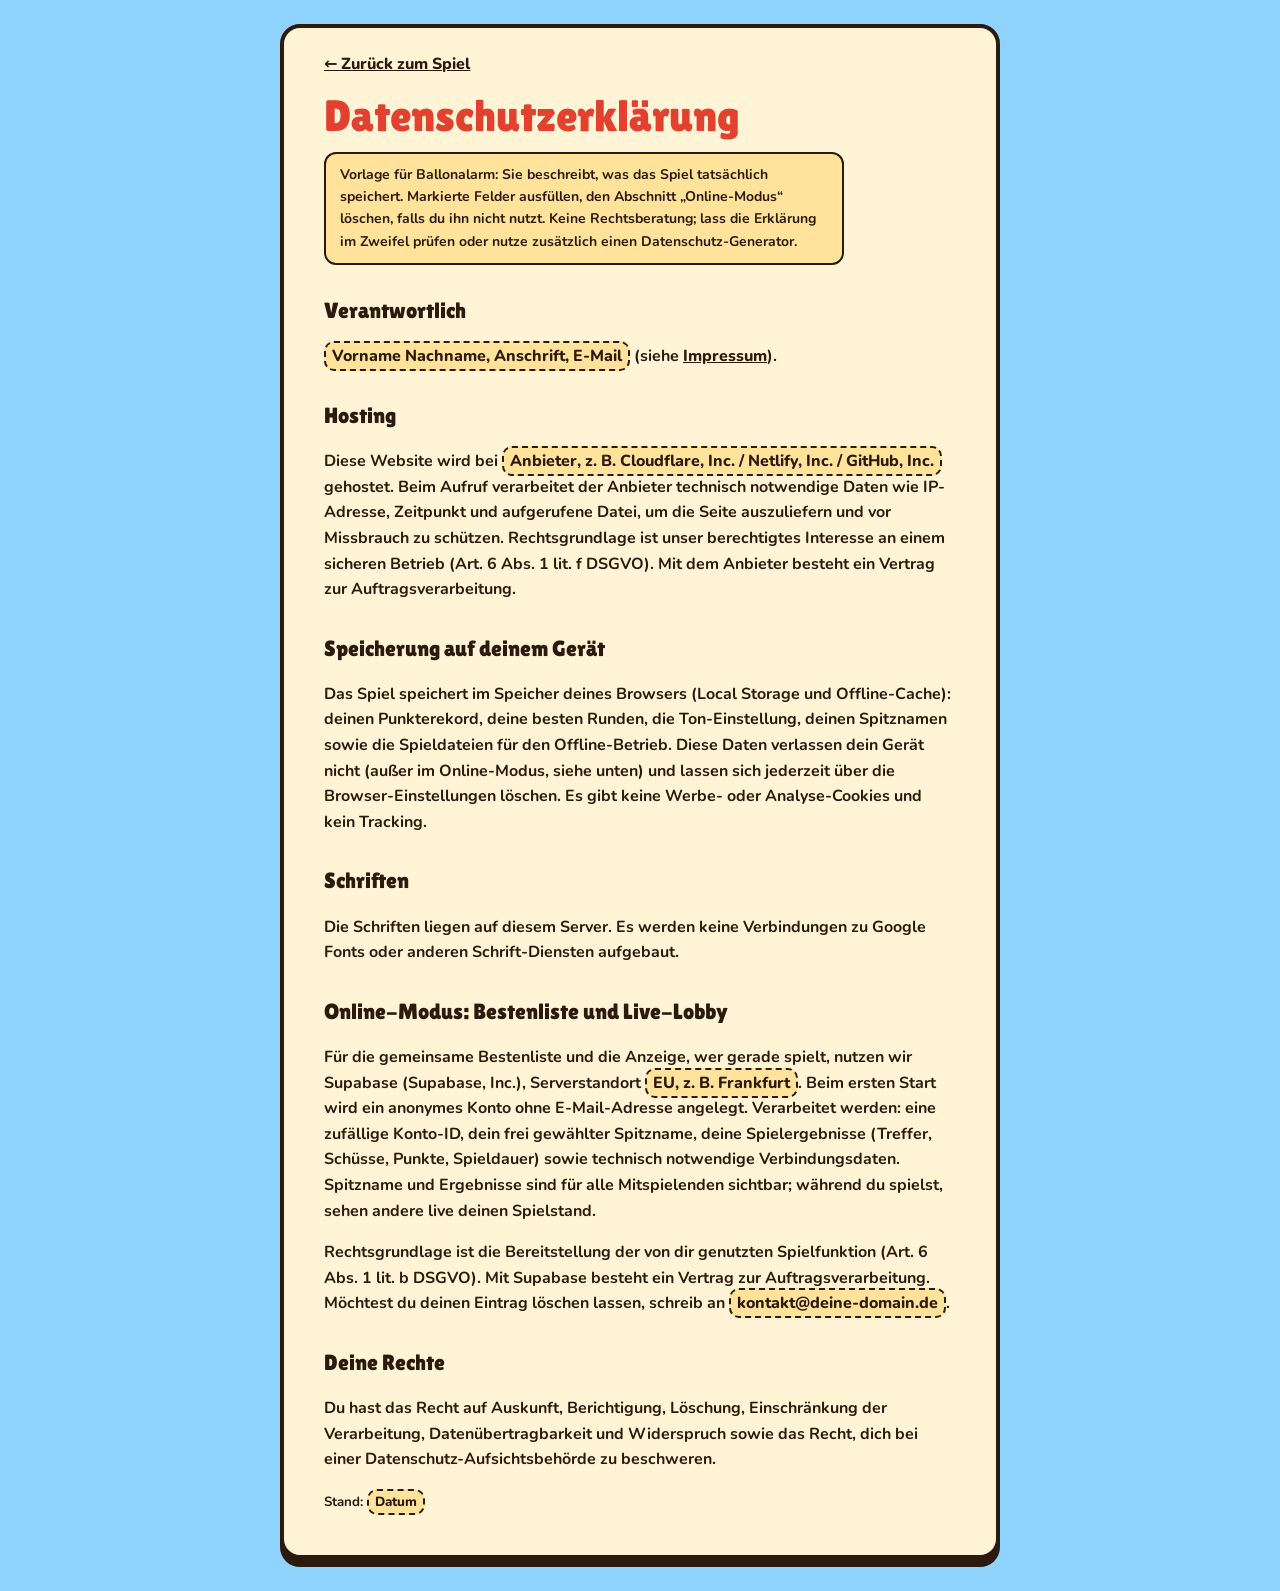
==== datenschutz.html @ 3978b438 "Ballonalarm: PWA mit Offline-Modus, Bestenliste und automatischem Deploy Spiel, Manifest, Service Wo" ====
<!doctype html>
<html lang="de">
<head>
<meta charset="utf-8">
<meta name="viewport" content="width=device-width,initial-scale=1,viewport-fit=cover">
<title>Datenschutz – Ballonalarm</title>
<meta name="robots" content="noindex">
<link rel="icon" href="icons/favicon-32.png" sizes="32x32" type="image/png">
<link rel="stylesheet" href="legal.css">
</head>
<body>
<main>
  <a class="back" href="./">← Zurück zum Spiel</a>
  <h1>Datenschutz&shy;erklärung</h1>
  <p class="hint">Vorlage für Ballonalarm: Sie beschreibt, was das Spiel tatsächlich speichert. Markierte Felder ausfüllen, den Abschnitt „Online-Modus“ löschen, falls du ihn nicht nutzt. Keine Rechtsberatung; lass die Erklärung im Zweifel prüfen oder nutze zusätzlich einen Datenschutz-Generator.</p>

  <h2>Verantwortlich</h2>
  <p><span class="todo">Vorname Nachname, Anschrift, E-Mail</span> (siehe <a href="impressum.html">Impressum</a>).</p>

  <h2>Hosting</h2>
  <p>Diese Website wird bei <span class="todo">Anbieter, z.&nbsp;B. Cloudflare, Inc. / Netlify, Inc. / GitHub, Inc.</span> gehostet. Beim Aufruf verarbeitet der Anbieter technisch notwendige Daten wie IP-Adresse, Zeitpunkt und aufgerufene Datei, um die Seite auszuliefern und vor Missbrauch zu schützen. Rechtsgrundlage ist unser berechtigtes Interesse an einem sicheren Betrieb (Art.&nbsp;6 Abs.&nbsp;1 lit.&nbsp;f DSGVO). Mit dem Anbieter besteht ein Vertrag zur Auftragsverarbeitung.</p>

  <h2>Speicherung auf deinem Gerät</h2>
  <p>Das Spiel speichert im Speicher deines Browsers (Local Storage und Offline-Cache): deinen Punkterekord, deine besten Runden, die Ton-Einstellung, deinen Spitznamen sowie die Spieldateien für den Offline-Betrieb. Diese Daten verlassen dein Gerät nicht (außer im Online-Modus, siehe unten) und lassen sich jederzeit über die Browser-Einstellungen löschen. Es gibt keine Werbe- oder Analyse-Cookies und kein Tracking.</p>

  <h2>Schriften</h2>
  <p>Die Schriften liegen auf diesem Server. Es werden keine Verbindungen zu Google Fonts oder anderen Schrift-Diensten aufgebaut.</p>

  <h2>Online-Modus: Bestenliste und Live-Lobby</h2>
  <p>Für die gemeinsame Bestenliste und die Anzeige, wer gerade spielt, nutzen wir Supabase (Supabase, Inc.), Serverstandort <span class="todo">EU, z.&nbsp;B. Frankfurt</span>. Beim ersten Start wird ein anonymes Konto ohne E-Mail-Adresse angelegt. Verarbeitet werden: eine zufällige Konto-ID, dein frei gewählter Spitzname, deine Spielergebnisse (Treffer, Schüsse, Punkte, Spieldauer) sowie technisch notwendige Verbindungsdaten. Spitzname und Ergebnisse sind für alle Mitspielenden sichtbar; während du spielst, sehen andere live deinen Spielstand.</p>
  <p>Rechtsgrundlage ist die Bereitstellung der von dir genutzten Spielfunktion (Art.&nbsp;6 Abs.&nbsp;1 lit.&nbsp;b DSGVO). Mit Supabase besteht ein Vertrag zur Auftragsverarbeitung. Möchtest du deinen Eintrag löschen lassen, schreib an <span class="todo">kontakt@deine-domain.de</span>.</p>

  <h2>Deine Rechte</h2>
  <p>Du hast das Recht auf Auskunft, Berichtigung, Löschung, Einschränkung der Verarbeitung, Datenübertragbarkeit und Widerspruch sowie das Recht, dich bei einer Datenschutz-Aufsichtsbehörde zu beschweren.</p>

  <p><small>Stand: <span class="todo">Datum</span></small></p>
</main>
</body>
</html>
---- legal.css ----
@font-face{font-family:"Lilita One";font-weight:400;font-display:swap;src:url(fonts/lilita-one-latin.woff2) format("woff2")}
@font-face{font-family:"Nunito";font-weight:700 900;font-display:swap;src:url(fonts/nunito-latin.woff2) format("woff2")}
:root{--ink:#2d1a0e;--paper:#fff4d6;--paper-2:#ffe39a;--red:#e2412f;--sky:#8fd3ff;color-scheme:light}
*,*::before,*::after{box-sizing:border-box}
body{margin:0;background:var(--sky);color:var(--ink);font:500 16px/1.6 "Nunito",system-ui,-apple-system,"Segoe UI",sans-serif;
  padding:calc(env(safe-area-inset-top,0px) + 24px) 16px calc(env(safe-area-inset-bottom,0px) + 32px)}
main{max-width:720px;margin:0 auto;background:var(--paper);border:4px solid var(--ink);border-radius:20px;box-shadow:0 8px 0 var(--ink);padding:24px clamp(16px,5vw,40px)}
h1{font-family:"Lilita One","Trebuchet MS",sans-serif;font-weight:400;color:var(--red);font-size:clamp(32px,8vw,44px);line-height:1;margin:0 0 8px}
h2{font-family:"Lilita One","Trebuchet MS",sans-serif;font-weight:400;font-size:22px;margin:28px 0 6px}
p,li{max-width:65ch}
a{color:var(--ink);font-weight:800}
.todo{background:var(--paper-2);border:2px dashed var(--ink);border-radius:10px;padding:2px 6px;font-weight:800}
.hint{background:var(--paper-2);border:2px solid var(--ink);border-radius:12px;padding:10px 14px;font-size:14px}
.back{display:inline-block;margin-bottom:16px}
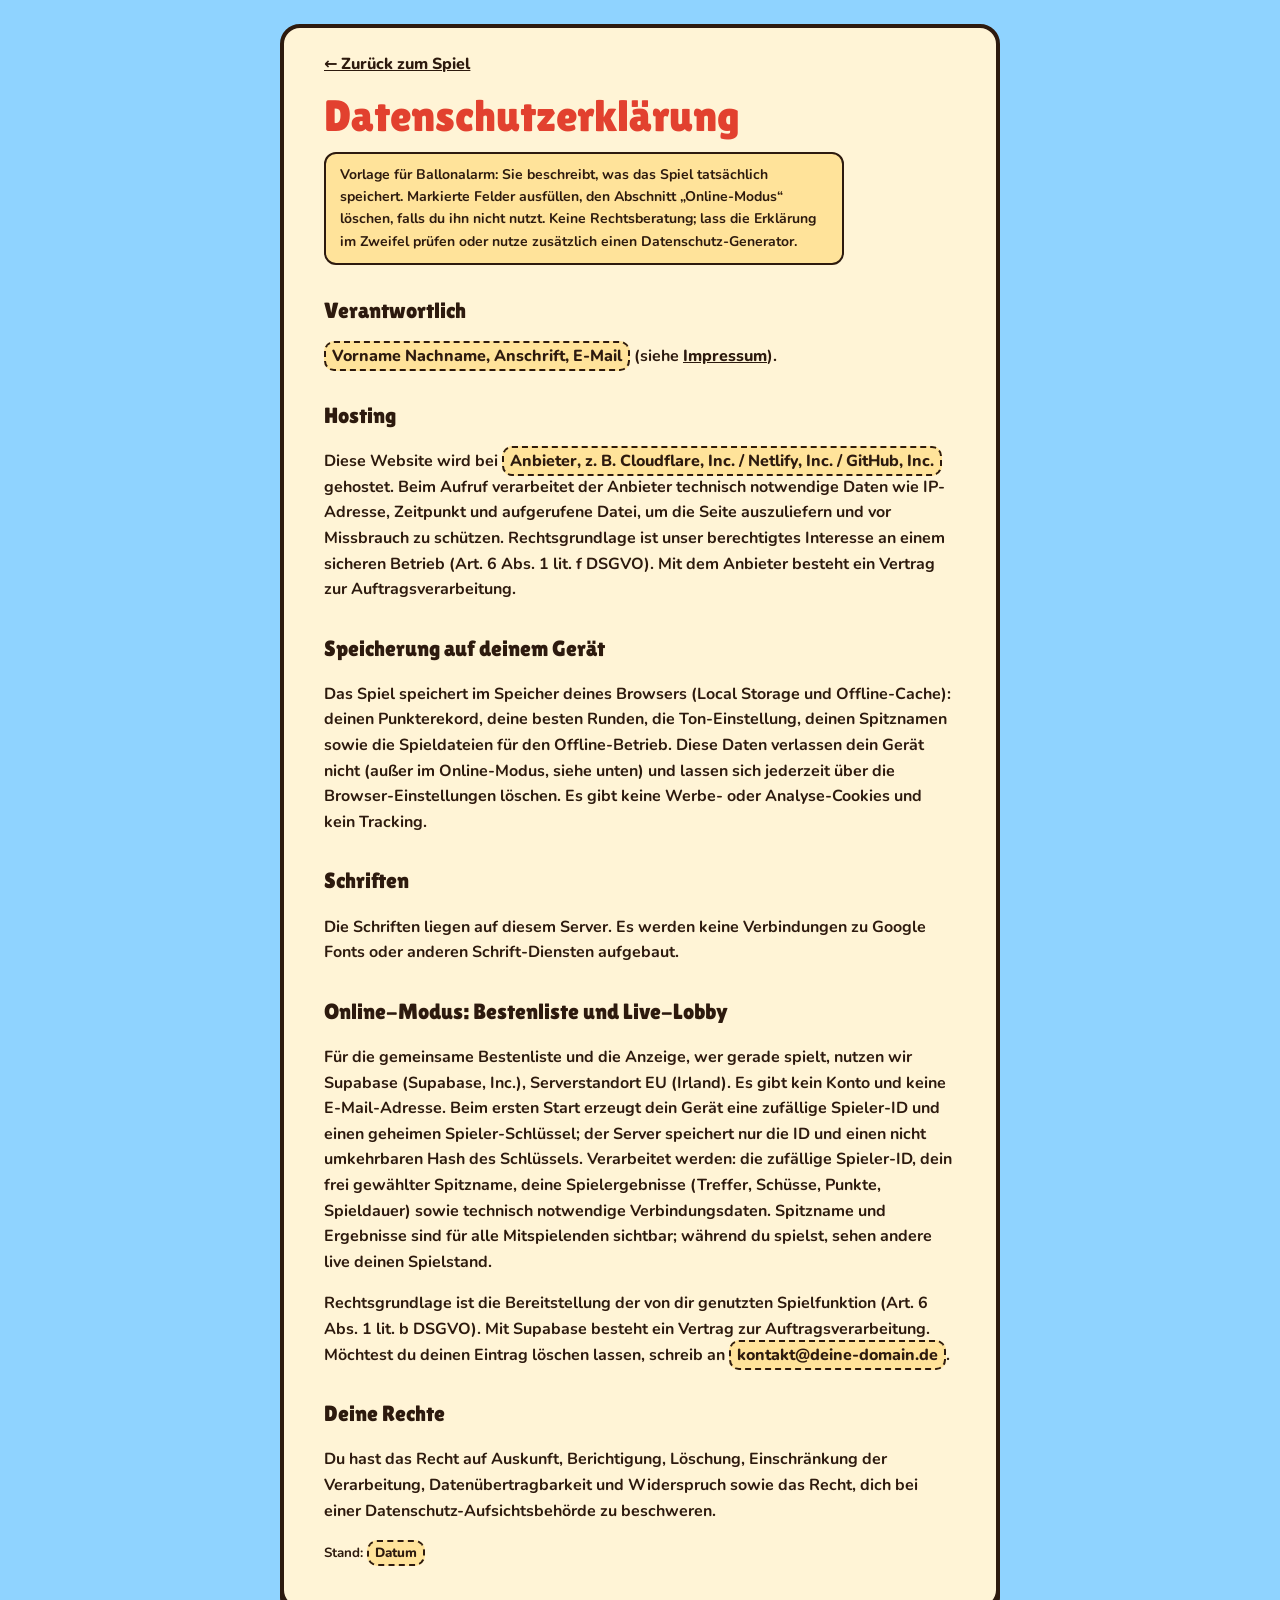
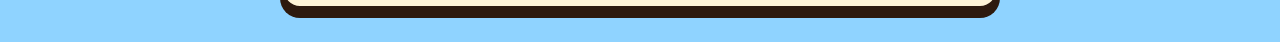
==== commit 72e1ffdd: "Online-Modus einschalten: gemeinsame Bestenliste und Live-Lobby - Supabase-Projekt biwjtdoozzglimhbk" ====
--- a/datenschutz.html
+++ b/datenschutz.html
@@ -27,7 +27,7 @@
   <p>Die Schriften liegen auf diesem Server. Es werden keine Verbindungen zu Google Fonts oder anderen Schrift-Diensten aufgebaut.</p>
 
   <h2>Online-Modus: Bestenliste und Live-Lobby</h2>
-  <p>Für die gemeinsame Bestenliste und die Anzeige, wer gerade spielt, nutzen wir Supabase (Supabase, Inc.), Serverstandort <span class="todo">EU, z.&nbsp;B. Frankfurt</span>. Beim ersten Start wird ein anonymes Konto ohne E-Mail-Adresse angelegt. Verarbeitet werden: eine zufällige Konto-ID, dein frei gewählter Spitzname, deine Spielergebnisse (Treffer, Schüsse, Punkte, Spieldauer) sowie technisch notwendige Verbindungsdaten. Spitzname und Ergebnisse sind für alle Mitspielenden sichtbar; während du spielst, sehen andere live deinen Spielstand.</p>
+  <p>Für die gemeinsame Bestenliste und die Anzeige, wer gerade spielt, nutzen wir Supabase (Supabase, Inc.), Serverstandort EU (Irland). Es gibt kein Konto und keine E-Mail-Adresse. Beim ersten Start erzeugt dein Gerät eine zufällige Spieler-ID und einen geheimen Spieler-Schlüssel; der Server speichert nur die ID und einen nicht umkehrbaren Hash des Schlüssels. Verarbeitet werden: die zufällige Spieler-ID, dein frei gewählter Spitzname, deine Spielergebnisse (Treffer, Schüsse, Punkte, Spieldauer) sowie technisch notwendige Verbindungsdaten. Spitzname und Ergebnisse sind für alle Mitspielenden sichtbar; während du spielst, sehen andere live deinen Spielstand.</p>
   <p>Rechtsgrundlage ist die Bereitstellung der von dir genutzten Spielfunktion (Art.&nbsp;6 Abs.&nbsp;1 lit.&nbsp;b DSGVO). Mit Supabase besteht ein Vertrag zur Auftragsverarbeitung. Möchtest du deinen Eintrag löschen lassen, schreib an <span class="todo">kontakt@deine-domain.de</span>.</p>
 
   <h2>Deine Rechte</h2>
